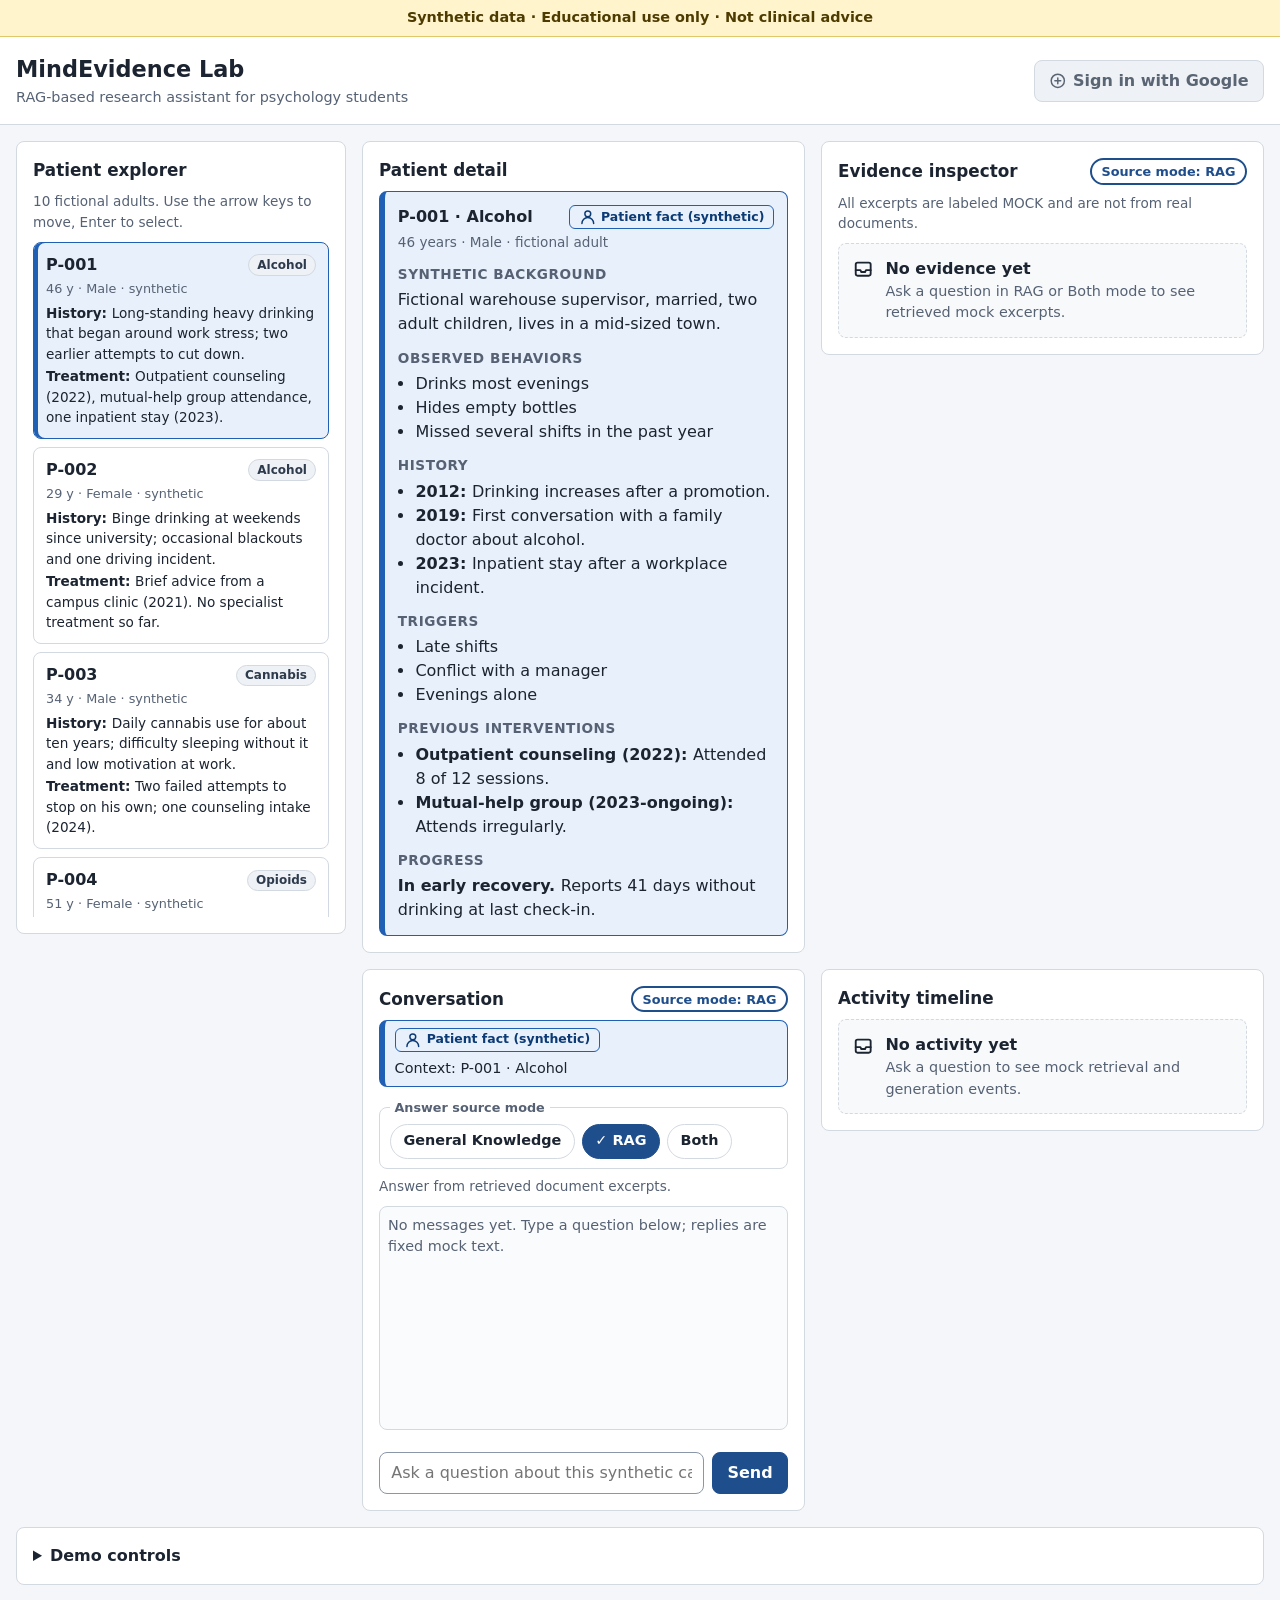
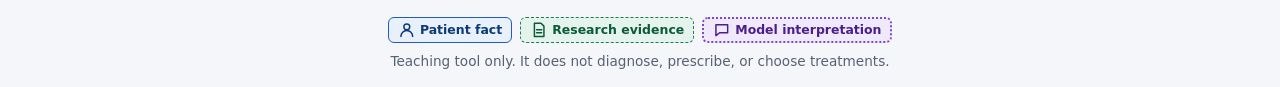
==== Addiction/frontend/index.html @ c23c13b7 "feat: batch 01 frontend with mock data Co-Authored-By: Claude Sonnet 5.5 <noreply@anthropic.com>" ====
<!doctype html>
<html lang="en">
<head>
  <meta charset="utf-8">
  <meta name="viewport" content="width=device-width, initial-scale=1">
  <title>MindEvidence Lab</title>
  <meta name="description" content="Educational research workspace for addiction-treatment studies. Synthetic data only.">
  <link rel="stylesheet" href="css/styles.css">
  <script type="module" src="js/main.js"></script>
</head>
<body>
  <a class="skip-link" href="#main">Skip to main content</a>

  <div class="banner" role="note">Synthetic data · Educational use only · Not clinical advice</div>

  <header class="app-header">
    <div class="brand">
      <h1>MindEvidence Lab</h1>
      <p>RAG-based research assistant for psychology students</p>
    </div>
    <div class="signin">
      <button type="button" id="signin-button" class="btn btn-google" aria-disabled="true" aria-describedby="signin-hint">
        <svg class="icon" viewBox="0 0 24 24" aria-hidden="true" focusable="false"><circle cx="12" cy="12" r="9"/><path d="M12 8v8M8 12h8"/></svg>
        Sign in with Google
      </button>
      <span id="signin-hint" class="tooltip" role="tooltip">Not active yet: Google sign-in is added in Batch 04.</span>
    </div>
  </header>

  <main id="main" class="workspace">
    <section id="panel-patients" class="panel panel-patients" aria-labelledby="h-patients">
      <h2 id="h-patients">Patient explorer</h2>
      <p class="panel-hint">10 fictional adults. Use the arrow keys to move, Enter to select.</p>
      <div id="patients-body"></div>
    </section>

    <section id="panel-detail" class="panel panel-detail" aria-labelledby="h-detail" aria-live="polite">
      <h2 id="h-detail">Patient detail</h2>
      <div id="detail-body"></div>
    </section>

    <section id="panel-chat" class="panel panel-chat" aria-labelledby="h-chat">
      <div class="panel-head">
        <h2 id="h-chat">Conversation</h2>
        <span class="mode-pill" data-mode-pill></span>
      </div>
      <p id="chat-context" class="chat-context"></p>

      <fieldset class="mode-group">
        <legend>Answer source mode</legend>
        <label class="mode-option"><input type="radio" name="source-mode" value="gk"><span>General Knowledge</span></label>
        <label class="mode-option"><input type="radio" name="source-mode" value="rag" checked><span>RAG</span></label>
        <label class="mode-option"><input type="radio" name="source-mode" value="both"><span>Both</span></label>
      </fieldset>
      <p id="mode-description" class="panel-hint"></p>

      <div id="chat-log" class="chat-log" role="log" aria-live="polite" aria-relevant="additions" aria-label="Conversation messages" tabindex="0"></div>
      <p id="chat-status" class="chat-status" role="status"></p>

      <form id="chat-form" class="chat-form" autocomplete="off">
        <label for="chat-input" class="visually-hidden">Your question</label>
        <input id="chat-input" type="text" maxlength="500" placeholder="Select a patient to start" disabled>
        <button id="chat-send" type="submit" class="btn btn-primary" disabled>Send</button>
      </form>
    </section>

    <section id="panel-evidence" class="panel panel-evidence" aria-labelledby="h-evidence">
      <div class="panel-head">
        <h2 id="h-evidence">Evidence inspector</h2>
        <span class="mode-pill" data-mode-pill></span>
      </div>
      <p class="panel-hint">All excerpts are labeled MOCK and are not from real documents.</p>
      <div id="evidence-body"></div>
    </section>

    <section id="panel-timeline" class="panel panel-timeline" aria-labelledby="h-timeline">
      <h2 id="h-timeline">Activity timeline</h2>
      <div id="timeline-body"></div>
    </section>

    <aside class="panel panel-demo" aria-labelledby="h-demo">
      <details>
        <summary id="h-demo">Demo controls</summary>
        <div class="demo-row">
          <label for="demo-state">Show UI state</label>
          <select id="demo-state">
            <option value="ready">ready (normal)</option>
            <option value="loading">loading</option>
            <option value="empty">empty</option>
            <option value="error">error</option>
            <option value="no-evidence">no-evidence</option>
          </select>
          <button type="button" id="demo-reset" class="btn btn-small">Reset</button>
        </div>
        <p class="panel-hint">Also available as the URL parameter <code>?state=</code>.</p>
      </details>
    </aside>
  </main>

  <footer class="app-footer">
    <div class="legend" aria-label="Content type legend">
      <span class="badge prov-fact">Patient fact</span>
      <span class="badge prov-evidence">Research evidence</span>
      <span class="badge prov-interpretation">Model interpretation</span>
    </div>
    <p>Teaching tool only. It does not diagnose, prescribe, or choose treatments.</p>
  </footer>
</body>
</html>
---- Addiction/frontend/css/styles.css ----
/* MindEvidence Lab: restrained research-workspace styles. */

:root {
  --bg: #f4f6f9;
  --surface: #ffffff;
  --text: #1b2430;
  --muted: #566274;
  --border: #d3d9e1;
  --accent: #1f4e8c;
  --accent-text: #ffffff;
  --focus: #b45309;
  --radius: 8px;

  --fact-bg: #e8f0fb;
  --fact-fg: #0b3a75;
  --fact-line: #1f5fb4;
  --evidence-bg: #e4f4ec;
  --evidence-fg: #0b5a3a;
  --evidence-line: #1e7a52;
  --interp-bg: #f0e9fb;
  --interp-fg: #4a1f8c;
  --interp-line: #7a4cc4;

  --warn-bg: #fff4cc;
  --warn-fg: #4d3b00;
  --error-bg: #fdecec;
  --error-fg: #8a1c1c;

  --font: system-ui, -apple-system, "Segoe UI", Roboto, "Helvetica Neue", Arial, sans-serif;
}

* { box-sizing: border-box; }

html { font-size: 100%; }

body {
  margin: 0;
  font-family: var(--font);
  line-height: 1.5;
  color: var(--text);
  background: var(--bg);
}

h1, h2, h3, h4, p { margin: 0; }
h1 { font-size: 1.4rem; }
h2 { font-size: 1.05rem; }
h3 { font-size: 1rem; }
h4 { font-size: 0.85rem; text-transform: uppercase; letter-spacing: 0.04em; color: var(--muted); margin-bottom: 0.25rem; }
code { background: #e9edf2; padding: 0 0.3em; border-radius: 4px; }

:focus-visible {
  outline: 3px solid var(--focus);
  outline-offset: 2px;
}

.visually-hidden {
  position: absolute !important;
  width: 1px; height: 1px;
  overflow: hidden;
  clip: rect(0 0 0 0);
  white-space: nowrap;
}

.skip-link {
  position: absolute;
  left: 0.5rem;
  top: -4rem;
  z-index: 100;
  padding: 0.5rem 0.9rem;
  background: var(--accent);
  color: var(--accent-text);
  border-radius: var(--radius);
}
.skip-link:focus { top: 0.5rem; }

/* Persistent banner */
.banner {
  position: sticky;
  top: 0;
  z-index: 50;
  padding: 0.45rem 1rem;
  text-align: center;
  font-weight: 600;
  font-size: 0.9rem;
  background: var(--warn-bg);
  color: var(--warn-fg);
  border-bottom: 1px solid #e0c86a;
}

.app-header {
  display: flex;
  flex-wrap: wrap;
  align-items: center;
  justify-content: space-between;
  gap: 0.75rem;
  padding: 1rem;
  background: var(--surface);
  border-bottom: 1px solid var(--border);
}
.brand p { color: var(--muted); font-size: 0.9rem; }

.signin { position: relative; }
.tooltip {
  position: absolute;
  right: 0;
  top: calc(100% + 6px);
  width: max-content;
  max-width: 16rem;
  padding: 0.4rem 0.6rem;
  font-size: 0.8rem;
  background: #1b2430;
  color: #fff;
  border-radius: 6px;
  opacity: 0;
  pointer-events: none;
  z-index: 20;
}
.signin:hover .tooltip,
.signin:focus-within .tooltip { opacity: 1; }

/* Buttons */
.btn {
  display: inline-flex;
  align-items: center;
  gap: 0.4rem;
  padding: 0.5rem 0.9rem;
  font: inherit;
  font-weight: 600;
  color: var(--text);
  background: var(--surface);
  border: 1px solid var(--border);
  border-radius: var(--radius);
  cursor: pointer;
}
.btn:hover { background: #eef1f5; }
.btn-primary { background: var(--accent); color: var(--accent-text); border-color: var(--accent); }
.btn-primary:hover { background: #173b6b; }
.btn-primary:disabled { background: #8a97a8; border-color: #8a97a8; cursor: not-allowed; }
.btn-small { padding: 0.25rem 0.65rem; font-size: 0.85rem; margin-top: 0.4rem; }
.btn-google[aria-disabled="true"] { color: #5a6574; background: #eef1f5; cursor: not-allowed; }
.btn-google[aria-disabled="true"]:hover { background: #eef1f5; }

.icon { width: 1.1rem; height: 1.1rem; flex: none; fill: none; stroke: currentColor; stroke-width: 2; stroke-linecap: round; stroke-linejoin: round; }

/* Workspace grid */
.workspace {
  display: grid;
  gap: 1rem;
  padding: 1rem;
  max-width: 1600px;
  margin: 0 auto;
  grid-template-columns: minmax(0, 1fr);
  grid-template-areas: "patients" "detail" "chat" "evidence" "timeline" "demo";
}
.panel-patients { grid-area: patients; }
.panel-detail { grid-area: detail; }
.panel-chat { grid-area: chat; }
.panel-evidence { grid-area: evidence; }
.panel-timeline { grid-area: timeline; }
.panel-demo { grid-area: demo; }

@media (min-width: 760px) {
  .workspace {
    grid-template-columns: minmax(0, 1fr) minmax(0, 1fr);
    grid-template-areas: "patients detail" "chat evidence" "timeline demo";
  }
}
@media (min-width: 1180px) {
  .workspace {
    grid-template-columns: 330px minmax(0, 1fr) minmax(0, 1fr);
    grid-template-areas: "patients detail evidence" "patients chat timeline" "demo demo demo";
    align-items: start;
  }
}

.panel {
  background: var(--surface);
  border: 1px solid var(--border);
  border-radius: var(--radius);
  padding: 1rem;
  min-width: 0;
}
.panel > h2, .panel-head { margin-bottom: 0.5rem; }
.panel-head { display: flex; align-items: center; justify-content: space-between; gap: 0.5rem; flex-wrap: wrap; }
.panel-hint { color: var(--muted); font-size: 0.85rem; margin-bottom: 0.6rem; }

/* Chips, pills, badges */
.chip {
  display: inline-block;
  padding: 0.05rem 0.5rem;
  font-size: 0.75rem;
  font-weight: 600;
  border: 1px solid var(--border);
  border-radius: 999px;
  background: #eef1f5;
  color: #2d3a4b;
}
.chip-mock { background: #fff4cc; color: var(--warn-fg); border-color: #e0c86a; }

.mode-pill {
  display: inline-block;
  padding: 0.1rem 0.6rem;
  font-size: 0.8rem;
  font-weight: 700;
  border-radius: 999px;
  border: 2px solid var(--accent);
  color: var(--accent);
  background: #fff;
}

.badge {
  display: inline-flex;
  align-items: center;
  gap: 0.3rem;
  padding: 0.1rem 0.55rem;
  font-size: 0.78rem;
  font-weight: 700;
  border-radius: 6px;
  border: 1px solid transparent;
}
.badge.prov-fact { background: var(--fact-bg); color: var(--fact-fg); border-color: var(--fact-line); }
.badge.prov-evidence { background: var(--evidence-bg); color: var(--evidence-fg); border-color: var(--evidence-line); border-style: dashed; }
.badge.prov-interpretation { background: var(--interp-bg); color: var(--interp-fg); border-color: var(--interp-line); border-style: dotted; border-width: 2px; }

/* Boxes with different color, border style and label per content type */
.prov-box { padding: 0.8rem; border-radius: var(--radius); border: 1px solid; border-left-width: 6px; }
.prov-fact-box { background: var(--fact-bg); border-color: var(--fact-line); border-left-style: solid; }
.prov-evidence-box { background: var(--evidence-bg); border-color: var(--evidence-line); border-left-style: dashed; }
.prov-interpretation-box { background: var(--interp-bg); border-color: var(--interp-line); border-left-style: dotted; }
.prov-fact-box, .prov-evidence-box, .prov-interpretation-box { color: var(--text); }

/* Patient list */
.patient-list { list-style: none; margin: 0; padding: 0; display: grid; gap: 0.5rem; max-height: 75vh; overflow: auto; }
.patient-card {
  display: block;
  width: 100%;
  text-align: left;
  font: inherit;
  color: inherit;
  padding: 0.65rem 0.75rem;
  background: var(--surface);
  border: 1px solid var(--border);
  border-radius: var(--radius);
  cursor: pointer;
}
.patient-card:hover { background: #f1f4f8; }
.patient-card[aria-current="true"] { border-color: var(--fact-line); background: var(--fact-bg); box-shadow: inset 4px 0 0 var(--fact-line); }
.patient-top { display: flex; justify-content: space-between; align-items: center; gap: 0.5rem; }
.patient-id { font-weight: 700; }
.patient-meta { display: block; color: var(--muted); font-size: 0.8rem; margin: 0.1rem 0 0.3rem; }
.patient-line { display: block; font-size: 0.85rem; margin-top: 0.15rem; }

/* Detail */
.detail-header { display: flex; justify-content: space-between; align-items: center; gap: 0.5rem; flex-wrap: wrap; }
.detail-meta { color: var(--muted); font-size: 0.85rem; margin: 0.2rem 0 0.6rem; }
.detail-section { margin-top: 0.7rem; }
.detail-section ul { margin: 0; padding-left: 1.1rem; }

/* Chat */
.chat-context { display: flex; align-items: center; gap: 0.4rem; flex-wrap: wrap; padding: 0.4rem 0.6rem; border: 1px solid var(--fact-line); border-left-width: 6px; border-radius: var(--radius); margin-bottom: 0.7rem; font-size: 0.9rem; }
.chat-context.is-empty { background: #eef1f5; border-color: var(--border); color: var(--muted); }

.mode-group { border: 1px solid var(--border); border-radius: var(--radius); padding: 0.4rem 0.6rem 0.6rem; margin: 0 0 0.4rem; display: flex; gap: 0.4rem; flex-wrap: wrap; }
.mode-group legend { font-size: 0.8rem; font-weight: 700; padding: 0 0.3rem; color: var(--muted); }
.mode-option { position: relative; }
.mode-option input { position: absolute; opacity: 0; inset: 0; width: 100%; height: 100%; margin: 0; cursor: pointer; }
.mode-option span { display: inline-block; padding: 0.35rem 0.8rem; border: 1px solid var(--border); border-radius: 999px; font-weight: 600; font-size: 0.9rem; background: #fff; }
.mode-option input:checked + span { background: var(--accent); color: var(--accent-text); border-color: var(--accent); }
.mode-option input:checked + span::before { content: "\2713\00a0"; }
.mode-option input:focus-visible + span { outline: 3px solid var(--focus); outline-offset: 2px; }

.chat-log { min-height: 14rem; max-height: 26rem; overflow: auto; display: grid; gap: 0.6rem; align-content: start; padding: 0.5rem; border: 1px solid var(--border); border-radius: var(--radius); background: #fafbfc; }
.chat-empty { color: var(--muted); font-size: 0.9rem; }
.message { padding: 0.55rem 0.7rem; border-radius: var(--radius); border: 1px solid var(--border); background: #fff; }
.message-user { margin-left: 2rem; background: #eef1f5; }
.message-who { font-size: 0.75rem; font-weight: 700; color: var(--muted); margin-bottom: 0.15rem; }
.message-head { display: flex; align-items: center; gap: 0.4rem; flex-wrap: wrap; margin-bottom: 0.3rem; }
.message-assistant { border: 1px solid var(--interp-line); border-left-width: 6px; border-left-style: dotted; background: var(--interp-bg); }
.message-error { background: var(--error-bg); color: var(--error-fg); border-color: var(--error-fg); }
.message-text { overflow-wrap: anywhere; }
.citation-row { margin-top: 0.4rem; display: flex; gap: 0.35rem; flex-wrap: wrap; align-items: center; font-size: 0.85rem; }
.citation-chip { font: inherit; font-size: 0.8rem; font-weight: 700; padding: 0.1rem 0.5rem; border-radius: 6px; cursor: pointer; background: var(--evidence-bg); color: var(--evidence-fg); border: 1px dashed var(--evidence-line); }
.citation-chip:hover { background: #cfeadb; }
.chat-status { min-height: 1.4rem; font-size: 0.85rem; color: var(--muted); }
.chat-form { display: flex; gap: 0.5rem; }
.chat-form input { flex: 1; min-width: 0; font: inherit; padding: 0.5rem 0.7rem; border: 1px solid #8a97a8; border-radius: var(--radius); background: #fff; color: var(--text); }
.chat-form input:disabled { background: #eef1f5; }

/* Evidence */
.chunk-list { list-style: none; margin: 0 0 0.8rem; padding: 0; display: grid; gap: 0.5rem; }
.chunk-card { display: block; width: 100%; text-align: left; font: inherit; color: inherit; padding: 0.55rem 0.7rem; background: var(--evidence-bg); border: 1px dashed var(--evidence-line); border-radius: var(--radius); cursor: pointer; }
.chunk-card:hover { background: #d4ecdf; }
.chunk-card[aria-pressed="true"] { box-shadow: inset 5px 0 0 var(--evidence-line); }
.chunk-top { display: flex; align-items: center; gap: 0.4rem; flex-wrap: wrap; }
.citation-id { font-weight: 700; color: var(--evidence-fg); }
.chunk-score { margin-left: auto; font-size: 0.8rem; color: var(--muted); }
.chunk-doc { display: block; font-weight: 600; font-size: 0.9rem; margin-top: 0.2rem; }
.chunk-where { display: block; font-size: 0.8rem; color: var(--muted); }
.excerpt blockquote { margin: 0.5rem 0; padding: 0.4rem 0.7rem; background: #fff; border-left: 4px dashed var(--evidence-line); border-radius: 4px; }
.note { font-size: 0.8rem; color: var(--muted); }

/* Timeline */
.timeline { list-style: none; margin: 0; padding: 0; display: grid; gap: 0.4rem; max-height: 22rem; overflow: auto; }
.timeline-item { display: flex; gap: 0.5rem; padding: 0.35rem 0.5rem; border-left: 3px solid var(--border); background: #fafbfc; border-radius: 4px; }
.timeline-retrieval { border-left-color: var(--evidence-line); }
.timeline-generation { border-left-color: var(--interp-line); }
.timeline-icon { color: var(--muted); }
.timeline-body { display: block; font-size: 0.88rem; }
.timeline-meta { display: block; font-size: 0.75rem; color: var(--muted); }

/* States */
.state { display: flex; gap: 0.7rem; align-items: flex-start; padding: 0.8rem; border-radius: var(--radius); border: 1px dashed var(--border); background: #f7f9fb; color: var(--text); }
.state .icon { width: 1.4rem; height: 1.4rem; margin-top: 0.1rem; }
.state-title { font-weight: 700; }
.state-message { color: var(--muted); font-size: 0.9rem; }
.state-error { background: var(--error-bg); border-color: var(--error-fg); }
.state-error .state-title, .state-error .icon { color: var(--error-fg); }
.state-no-evidence { background: var(--warn-bg); border-color: #e0c86a; }
.state-no-evidence .state-title { color: var(--warn-fg); }
.state-loading .icon { animation: spin 1s linear infinite; }
@keyframes spin { to { transform: rotate(360deg); } }

/* Demo and footer */
.panel-demo summary { cursor: pointer; font-weight: 700; }
.demo-row { display: flex; align-items: center; gap: 0.6rem; flex-wrap: wrap; margin: 0.6rem 0 0.3rem; }
.demo-row select { font: inherit; padding: 0.35rem 0.5rem; border: 1px solid #8a97a8; border-radius: var(--radius); background: #fff; }
.demo-row .btn-small { margin-top: 0; }

.app-footer { padding: 1rem; color: var(--muted); font-size: 0.85rem; text-align: center; display: grid; gap: 0.5rem; justify-items: center; }
.legend { display: flex; gap: 0.5rem; flex-wrap: wrap; justify-content: center; }

@media (prefers-reduced-motion: reduce) {
  *, *::before, *::after { animation: none !important; transition: none !important; scroll-behavior: auto !important; }
}
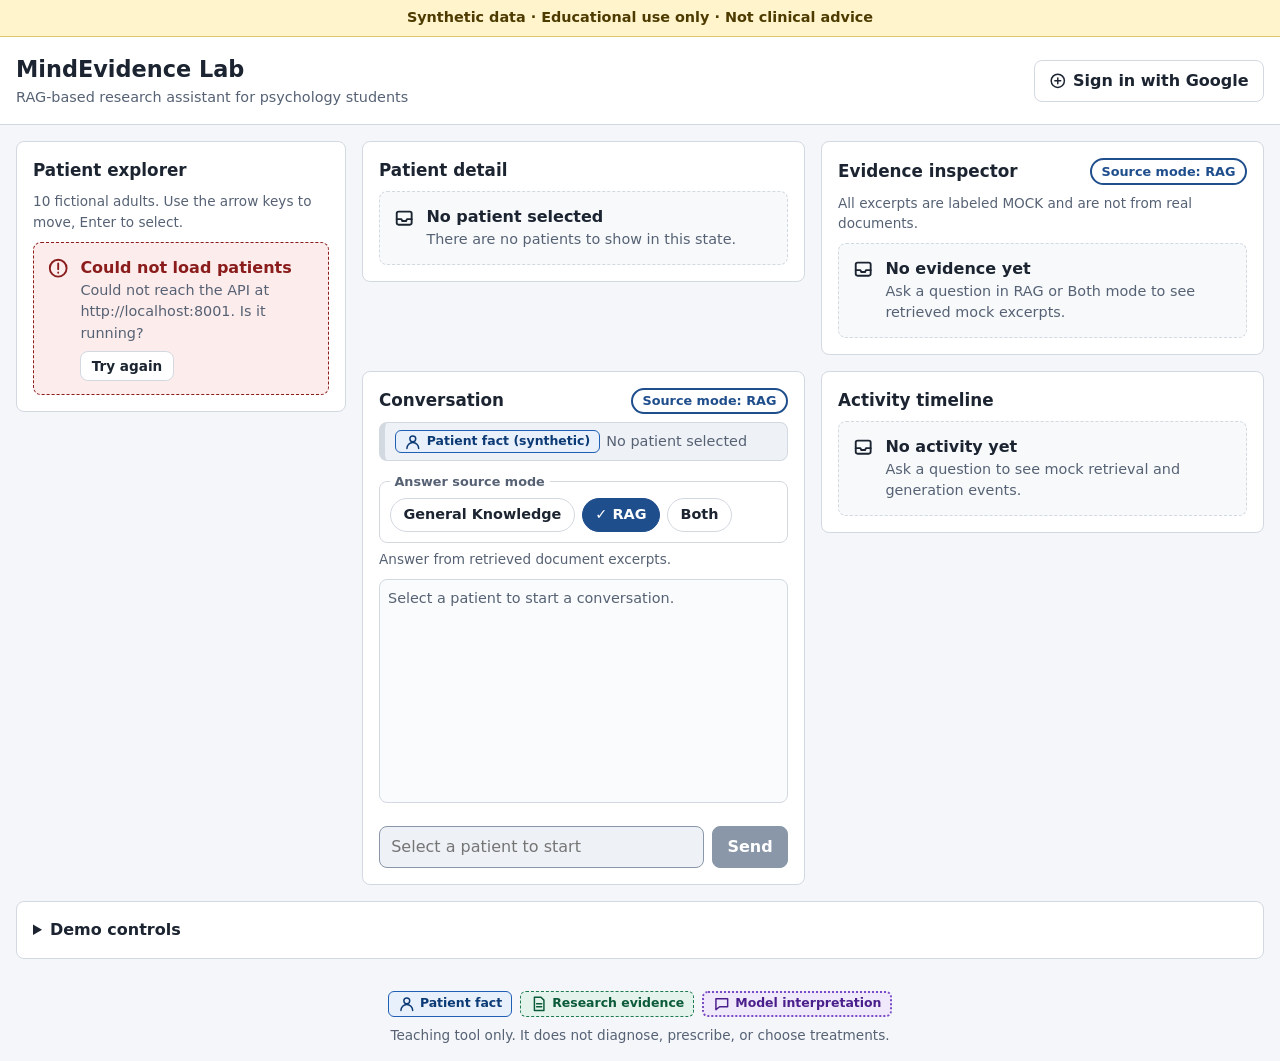
==== commit be05a2fc: "feat: batch 04 google sign-in, sessions and ownership Google OAuth 2.0 Authorization Code flow with " ====
--- a/Addiction/frontend/index.html
+++ b/Addiction/frontend/index.html
@@ -18,14 +18,17 @@
       <h1>MindEvidence Lab</h1>
       <p>RAG-based research assistant for psychology students</p>
     </div>
-    <div class="signin">
-      <button type="button" id="signin-button" class="btn btn-google" aria-disabled="true" aria-describedby="signin-hint">
+    <div class="auth-area" id="auth-area">
+      <p id="auth-user" class="auth-user" hidden></p>
+      <!-- A plain link: sign-in must be a top-level page navigation to the API, not a fetch call. href is set in main.js. -->
+      <a id="signin-button" class="btn btn-google" href="#" hidden>
         <svg class="icon" viewBox="0 0 24 24" aria-hidden="true" focusable="false"><circle cx="12" cy="12" r="9"/><path d="M12 8v8M8 12h8"/></svg>
         Sign in with Google
-      </button>
-      <span id="signin-hint" class="tooltip" role="tooltip">Not active yet: Google sign-in is added in Batch 04.</span>
+      </a>
+      <button type="button" id="signout-button" class="btn" hidden>Sign out</button>
     </div>
   </header>
+  <p id="auth-message" class="auth-message" role="status" hidden></p>
 
   <main id="main" class="workspace">
     <section id="panel-patients" class="panel panel-patients" aria-labelledby="h-patients">
--- a/Addiction/frontend/css/styles.css
+++ b/Addiction/frontend/css/styles.css
@@ -87,6 +87,20 @@
   border-bottom: 1px solid #e0c86a;
 }
 
+.mock-source-label {
+  position: sticky;
+  top: 2.2rem;
+  z-index: 49;
+  margin: 0;
+  padding: 0.35rem 1rem;
+  text-align: center;
+  font-weight: 700;
+  font-size: 0.85rem;
+  background: var(--error-bg);
+  color: var(--error-fg);
+  border-bottom: 2px solid var(--error-fg);
+}
+
 .app-header {
   display: flex;
   flex-wrap: wrap;
@@ -99,24 +113,18 @@
 }
 .brand p { color: var(--muted); font-size: 0.9rem; }
 
-.signin { position: relative; }
-.tooltip {
-  position: absolute;
-  right: 0;
-  top: calc(100% + 6px);
-  width: max-content;
-  max-width: 16rem;
-  padding: 0.4rem 0.6rem;
-  font-size: 0.8rem;
-  background: #1b2430;
-  color: #fff;
-  border-radius: 6px;
-  opacity: 0;
-  pointer-events: none;
-  z-index: 20;
-}
-.signin:hover .tooltip,
-.signin:focus-within .tooltip { opacity: 1; }
+.auth-area { display: flex; flex-wrap: wrap; align-items: center; gap: 0.6rem; }
+.auth-user { font-weight: 600; }
+.auth-message {
+  margin: 0;
+  padding: 0.5rem 1rem;
+  text-align: center;
+  font-weight: 600;
+  background: var(--warn-bg);
+  color: var(--warn-fg);
+  border-bottom: 1px solid var(--border);
+}
+.btn[hidden], .auth-user[hidden], .auth-message[hidden] { display: none; }
 
 /* Buttons */
 .btn {
@@ -137,8 +145,7 @@
 .btn-primary:hover { background: #173b6b; }
 .btn-primary:disabled { background: #8a97a8; border-color: #8a97a8; cursor: not-allowed; }
 .btn-small { padding: 0.25rem 0.65rem; font-size: 0.85rem; margin-top: 0.4rem; }
-.btn-google[aria-disabled="true"] { color: #5a6574; background: #eef1f5; cursor: not-allowed; }
-.btn-google[aria-disabled="true"]:hover { background: #eef1f5; }
+a.btn { text-decoration: none; }
 
 .icon { width: 1.1rem; height: 1.1rem; flex: none; fill: none; stroke: currentColor; stroke-width: 2; stroke-linecap: round; stroke-linejoin: round; }
 
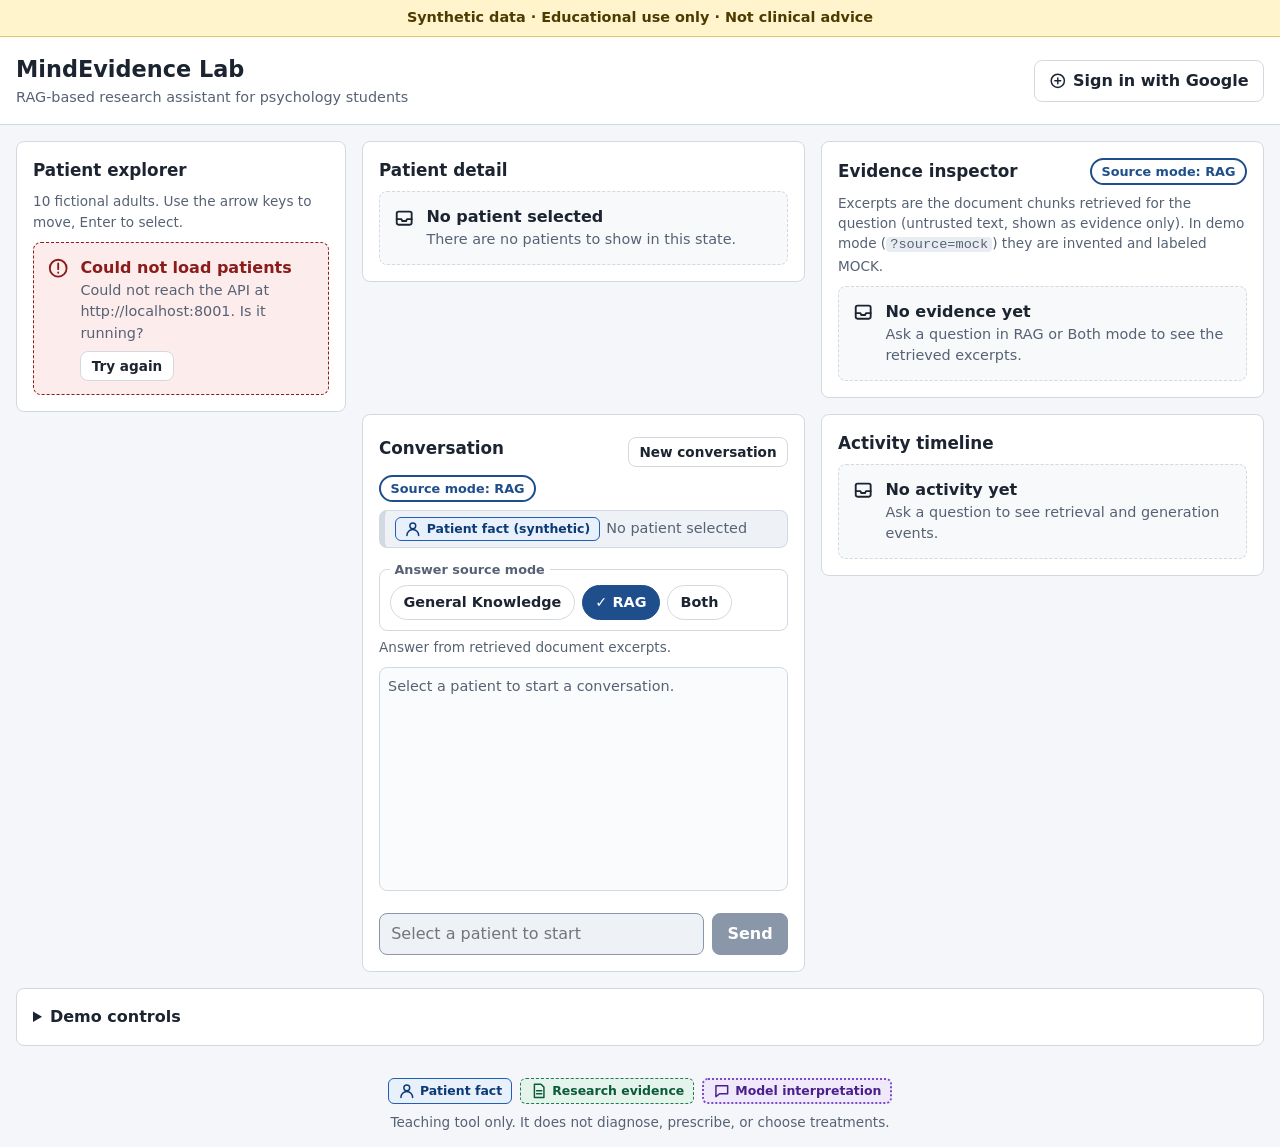
==== commit 8f20bcd4: "feat: integrate deepseek llm with structured citations (batch 07) Answers about a selected synthetic" ====
--- a/Addiction/frontend/index.html
+++ b/Addiction/frontend/index.html
@@ -45,6 +45,7 @@
     <section id="panel-chat" class="panel panel-chat" aria-labelledby="h-chat">
       <div class="panel-head">
         <h2 id="h-chat">Conversation</h2>
+        <button type="button" id="new-conversation" class="btn btn-small">New conversation</button>
         <span class="mode-pill" data-mode-pill></span>
       </div>
       <p id="chat-context" class="chat-context"></p>
@@ -62,7 +63,7 @@
 
       <form id="chat-form" class="chat-form" autocomplete="off">
         <label for="chat-input" class="visually-hidden">Your question</label>
-        <input id="chat-input" type="text" maxlength="500" placeholder="Select a patient to start" disabled>
+        <input id="chat-input" type="text" maxlength="1000" placeholder="Select a patient to start" disabled>
         <button id="chat-send" type="submit" class="btn btn-primary" disabled>Send</button>
       </form>
     </section>
@@ -72,7 +73,7 @@
         <h2 id="h-evidence">Evidence inspector</h2>
         <span class="mode-pill" data-mode-pill></span>
       </div>
-      <p class="panel-hint">All excerpts are labeled MOCK and are not from real documents.</p>
+      <p class="panel-hint">Excerpts are the document chunks retrieved for the question (untrusted text, shown as evidence only). In demo mode (<code>?source=mock</code>) they are invented and labeled MOCK.</p>
       <div id="evidence-body"></div>
     </section>
 
--- a/Addiction/frontend/css/styles.css
+++ b/Addiction/frontend/css/styles.css
@@ -203,6 +203,7 @@
   color: #2d3a4b;
 }
 .chip-mock { background: #fff4cc; color: var(--warn-fg); border-color: #e0c86a; }
+.chip-warn { background: #fff4cc; color: var(--warn-fg); border-color: #b58900; font-weight: 700; }
 
 .mode-pill {
   display: inline-block;
@@ -283,6 +284,28 @@
 .message-who { font-size: 0.75rem; font-weight: 700; color: var(--muted); margin-bottom: 0.15rem; }
 .message-head { display: flex; align-items: center; gap: 0.4rem; flex-wrap: wrap; margin-bottom: 0.3rem; }
 .message-assistant { border: 1px solid var(--interp-line); border-left-width: 6px; border-left-style: dotted; background: var(--interp-bg); }
+.message-placeholder { border: 1px dashed var(--border); border-left-width: 6px; background: #f7f9fb; }
+.message-answer { border: 1px solid var(--border); border-left-width: 6px; background: #fff; display: grid; gap: 0.5rem; }
+.answer-section { padding: 0.45rem 0.6rem; border-radius: var(--radius); border: 1px solid var(--border); }
+.answer-section.kind-patient_fact { background: var(--fact-bg); border-color: var(--fact-line); border-left-width: 5px; }
+.answer-section.kind-research_finding { background: var(--evidence-bg); border: 1px dashed var(--evidence-line); border-left-width: 5px; }
+.answer-section.kind-interpretation { background: var(--interp-bg); border: 1px dotted var(--interp-line); border-left-width: 5px; }
+.answer-section.kind-general_knowledge { background: #f1f1f1; border: 1px solid #8a8a8a; border-left: 5px double #6b6b6b; }
+.answer-section.kind-withheld { background: var(--error-bg); border-color: var(--error-fg); color: var(--error-fg); }
+.prov-general, .prov-withheld { display: inline-flex; padding: 0.1rem 0.5rem; border-radius: 999px; font-size: 0.78rem; font-weight: 700; border: 1px solid #6b6b6b; background: #fff; }
+.prov-withheld { border-color: var(--error-fg); color: var(--error-fg); }
+.notice-escalation { padding: 0.6rem 0.8rem; background: var(--error-bg); color: var(--error-fg); border: 2px solid var(--error-fg); border-radius: var(--radius); font-weight: 600; }
+.answer-block { padding: 0.45rem 0.6rem; border-radius: var(--radius); border: 1px dashed var(--border); background: #fafbfc; }
+.answer-block.block-unsupported { border-color: #b58900; background: var(--warn-bg); color: var(--warn-fg); }
+.answer-block.block-conflict { border-color: #8a4b9e; background: #f6eefb; }
+.answer-block-title { font-weight: 700; margin: 0 0 0.2rem; }
+.answer-block ul { margin: 0; padding-left: 1.2rem; }
+.answer-limitations { margin: 0; font-size: 0.9rem; }
+.answer-notes { font-size: 0.85rem; }
+.citation-chip.unverified { border-style: solid; border-color: #b58900; background: var(--warn-bg); color: var(--warn-fg); }
+.evidence-group-title { font-size: 0.85rem; margin: 0.6rem 0 0.3rem; color: var(--muted); }
+.excerpt:focus { outline: 3px solid var(--accent); outline-offset: 2px; }
+.excerpt mark { background: #ffe58a; color: inherit; padding: 0 0.1rem; }
 .message-error { background: var(--error-bg); color: var(--error-fg); border-color: var(--error-fg); }
 .message-text { overflow-wrap: anywhere; }
 .citation-row { margin-top: 0.4rem; display: flex; gap: 0.35rem; flex-wrap: wrap; align-items: center; font-size: 0.85rem; }
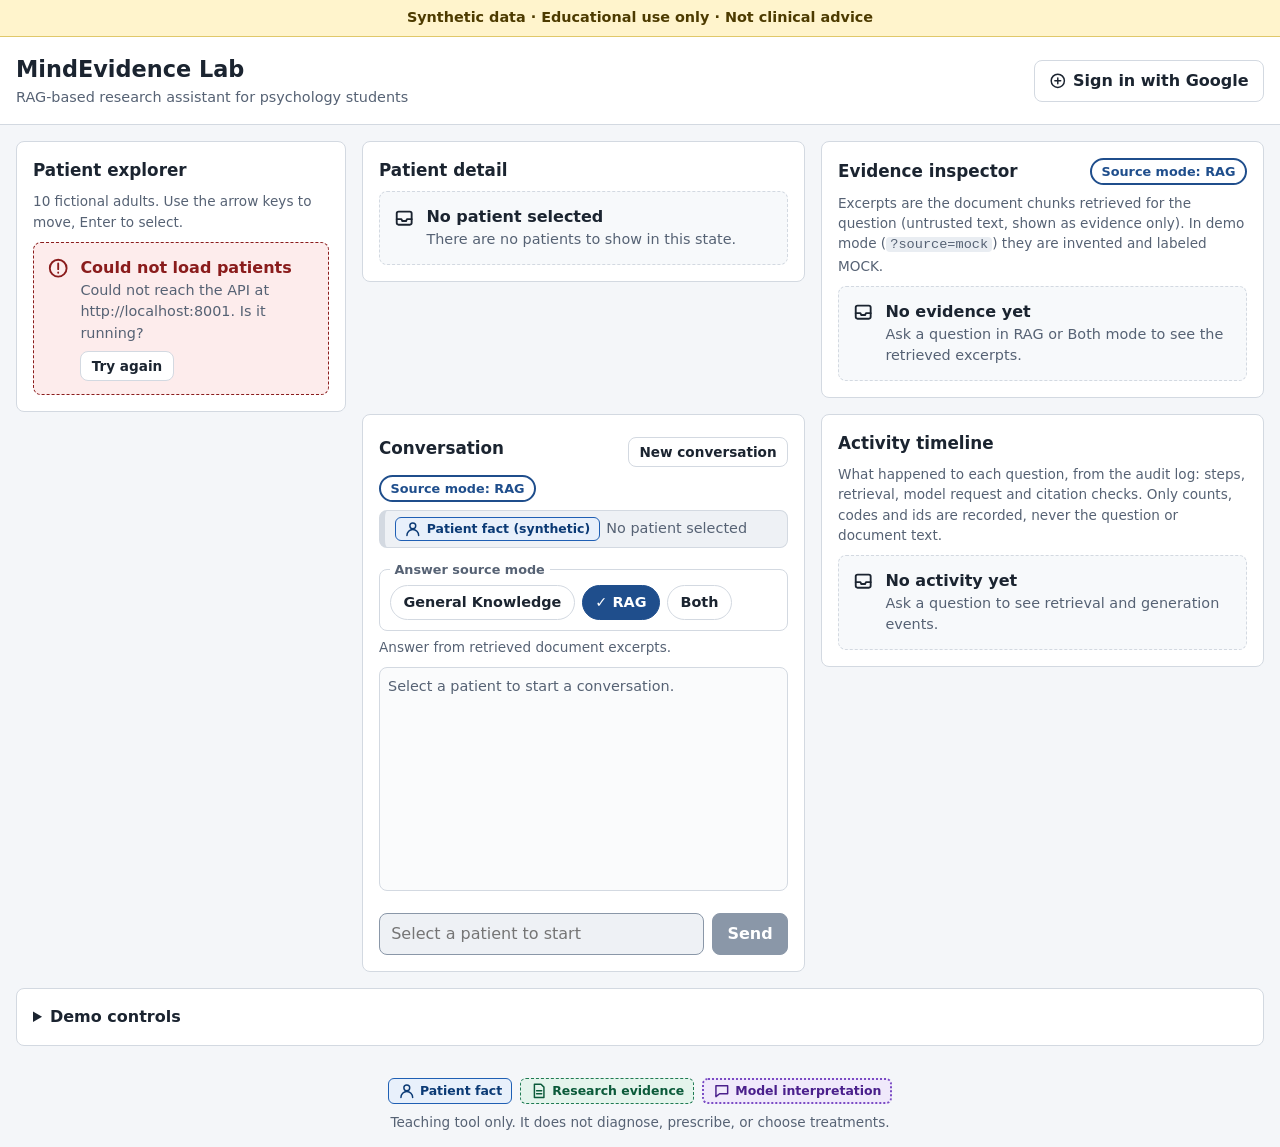
==== commit 8b5ae71b: "feat: implement observability, audit logging and timeline (batch 09) Append-only, metadata-only audi" ====
--- a/Addiction/frontend/index.html
+++ b/Addiction/frontend/index.html
@@ -25,6 +25,7 @@
         <svg class="icon" viewBox="0 0 24 24" aria-hidden="true" focusable="false"><circle cx="12" cy="12" r="9"/><path d="M12 8v8M8 12h8"/></svg>
         Sign in with Google
       </a>
+      <a id="admin-link" class="btn" href="admin.html" hidden>Admin</a>
       <button type="button" id="signout-button" class="btn" hidden>Sign out</button>
     </div>
   </header>
@@ -78,7 +79,11 @@
     </section>
 
     <section id="panel-timeline" class="panel panel-timeline" aria-labelledby="h-timeline">
-      <h2 id="h-timeline">Activity timeline</h2>
+      <div class="panel-head">
+        <h2 id="h-timeline">Activity timeline</h2>
+        <button type="button" id="timeline-refresh" class="btn btn-small" hidden>Refresh</button>
+      </div>
+      <p class="panel-hint">What happened to each question, from the audit log: steps, retrieval, model request and citation checks. Only counts, codes and ids are recorded, never the question or document text.</p>
       <div id="timeline-body"></div>
     </section>
 
--- a/Addiction/frontend/css/styles.css
+++ b/Addiction/frontend/css/styles.css
@@ -334,9 +334,55 @@
 .timeline-item { display: flex; gap: 0.5rem; padding: 0.35rem 0.5rem; border-left: 3px solid var(--border); background: #fafbfc; border-radius: 4px; }
 .timeline-retrieval { border-left-color: var(--evidence-line); }
 .timeline-generation { border-left-color: var(--interp-line); }
+.timeline-status-skipped { opacity: 0.65; border-left-style: dashed; background: transparent; }
+.timeline-status-ended { border-left-color: var(--warn-fg); }
+.timeline-status-error { border-left-color: var(--error-fg); }
+.timeline-chip { margin-left: 0.4rem; padding: 0 0.4rem; border: 1px solid var(--border); border-radius: 999px; font-size: 0.7rem; text-transform: uppercase; color: var(--muted); }
 .timeline-icon { color: var(--muted); }
 .timeline-body { display: block; font-size: 0.88rem; }
 .timeline-meta { display: block; font-size: 0.75rem; color: var(--muted); }
+
+/* Audit timeline (Batch 09) */
+.audit-groups { list-style: none; margin: 0.5rem 0 0; padding: 0; display: grid; gap: 0.5rem; max-height: 32rem; overflow: auto; }
+.audit-group { border: 1px solid var(--border); border-radius: var(--radius); background: var(--surface); padding: 0.3rem 0.5rem; }
+.audit-group > summary { cursor: pointer; display: flex; flex-wrap: wrap; align-items: baseline; gap: 0.2rem; }
+.audit-outcome { font-size: 0.75rem; font-weight: 700; text-transform: uppercase; padding: 0 0.45rem; border-radius: 999px; border: 1px solid var(--border); background: #eef1f5; }
+.audit-outcome-answered, .audit-outcome-ok { background: var(--evidence-bg); color: var(--evidence-fg); border-color: var(--evidence-line); }
+.audit-outcome-no_evidence, .audit-outcome-unsupported, .audit-outcome-crisis, .audit-outcome-running, .audit-outcome-interrupted, .audit-outcome-replayed { background: var(--warn-bg); color: var(--warn-fg); border-color: #e0c86a; }
+.audit-outcome-error, .audit-outcome-denied { background: var(--error-bg); color: var(--error-fg); border-color: var(--error-fg); }
+.audit-title { font-weight: 600; }
+.audit-total, .timeline-latency { color: var(--muted); font-size: 0.85rem; }
+.audit-group .timeline-meta { flex-basis: 100%; }
+.audit-diagnosis, .audit-running { margin: 0.4rem 0; padding: 0.4rem 0.6rem; border-radius: 6px; background: var(--error-bg); color: var(--error-fg); font-size: 0.88rem; }
+.audit-running { background: var(--warn-bg); color: var(--warn-fg); }
+.audit-events { margin-top: 0.4rem; max-height: none; }
+.timeline-chunks { display: block; font-size: 0.75rem; color: var(--muted); overflow-wrap: anywhere; }
+.timeline-chip.chip-ok { color: var(--evidence-fg); border-color: var(--evidence-line); background: var(--evidence-bg); text-transform: none; }
+.timeline-chip.chip-warn { color: var(--warn-fg); border-color: #e0c86a; background: var(--warn-bg); text-transform: none; }
+.config-box { margin-bottom: 0.5rem; border: 1px solid var(--interp-line); background: var(--interp-bg); border-radius: var(--radius); padding: 0.3rem 0.6rem; }
+.config-box summary { cursor: pointer; font-weight: 600; color: var(--interp-fg); }
+.config-list { display: grid; grid-template-columns: max-content 1fr; gap: 0.1rem 0.8rem; margin: 0.4rem 0; font-size: 0.85rem; }
+.config-list dt { color: var(--muted); }
+.config-list dd { margin: 0; overflow-wrap: anywhere; }
+.feedback-row { display: flex; flex-wrap: wrap; align-items: center; gap: 0.4rem; margin-top: 0.5rem; font-size: 0.85rem; }
+.feedback-row .btn-small { margin-top: 0; }
+.feedback-row select { font: inherit; padding: 0.2rem 0.4rem; border: 1px solid #8a97a8; border-radius: var(--radius); background: #fff; }
+.feedback-status { color: var(--muted); }
+
+/* Administrator page */
+.admin-page { max-width: 70rem; margin: 0 auto; padding: 1rem; display: grid; gap: 1rem; }
+.admin-cards { display: grid; grid-template-columns: repeat(auto-fit, minmax(10rem, 1fr)); gap: 0.6rem; }
+.admin-card { background: var(--surface); border: 1px solid var(--border); border-radius: var(--radius); padding: 0.6rem 0.8rem; }
+.admin-card .value { font-size: 1.4rem; font-weight: 700; }
+.admin-card .label { font-size: 0.8rem; color: var(--muted); }
+.admin-filters { display: flex; flex-wrap: wrap; gap: 0.5rem; align-items: end; }
+.admin-filters label { display: grid; font-size: 0.8rem; color: var(--muted); }
+.admin-filters select, .admin-filters input { font: inherit; padding: 0.3rem 0.5rem; border: 1px solid #8a97a8; border-radius: var(--radius); background: #fff; color: var(--text); }
+.admin-table-wrap { overflow: auto; }
+.admin-table { border-collapse: collapse; width: 100%; font-size: 0.85rem; }
+.admin-table th, .admin-table td { text-align: left; padding: 0.3rem 0.5rem; border-bottom: 1px solid var(--border); vertical-align: top; }
+.admin-table td.meta { max-width: 26rem; overflow-wrap: anywhere; font-family: ui-monospace, monospace; font-size: 0.78rem; }
+.admin-pager { display: flex; gap: 0.5rem; align-items: center; }
 
 /* States */
 .state { display: flex; gap: 0.7rem; align-items: flex-start; padding: 0.8rem; border-radius: var(--radius); border: 1px dashed var(--border); background: #f7f9fb; color: var(--text); }
